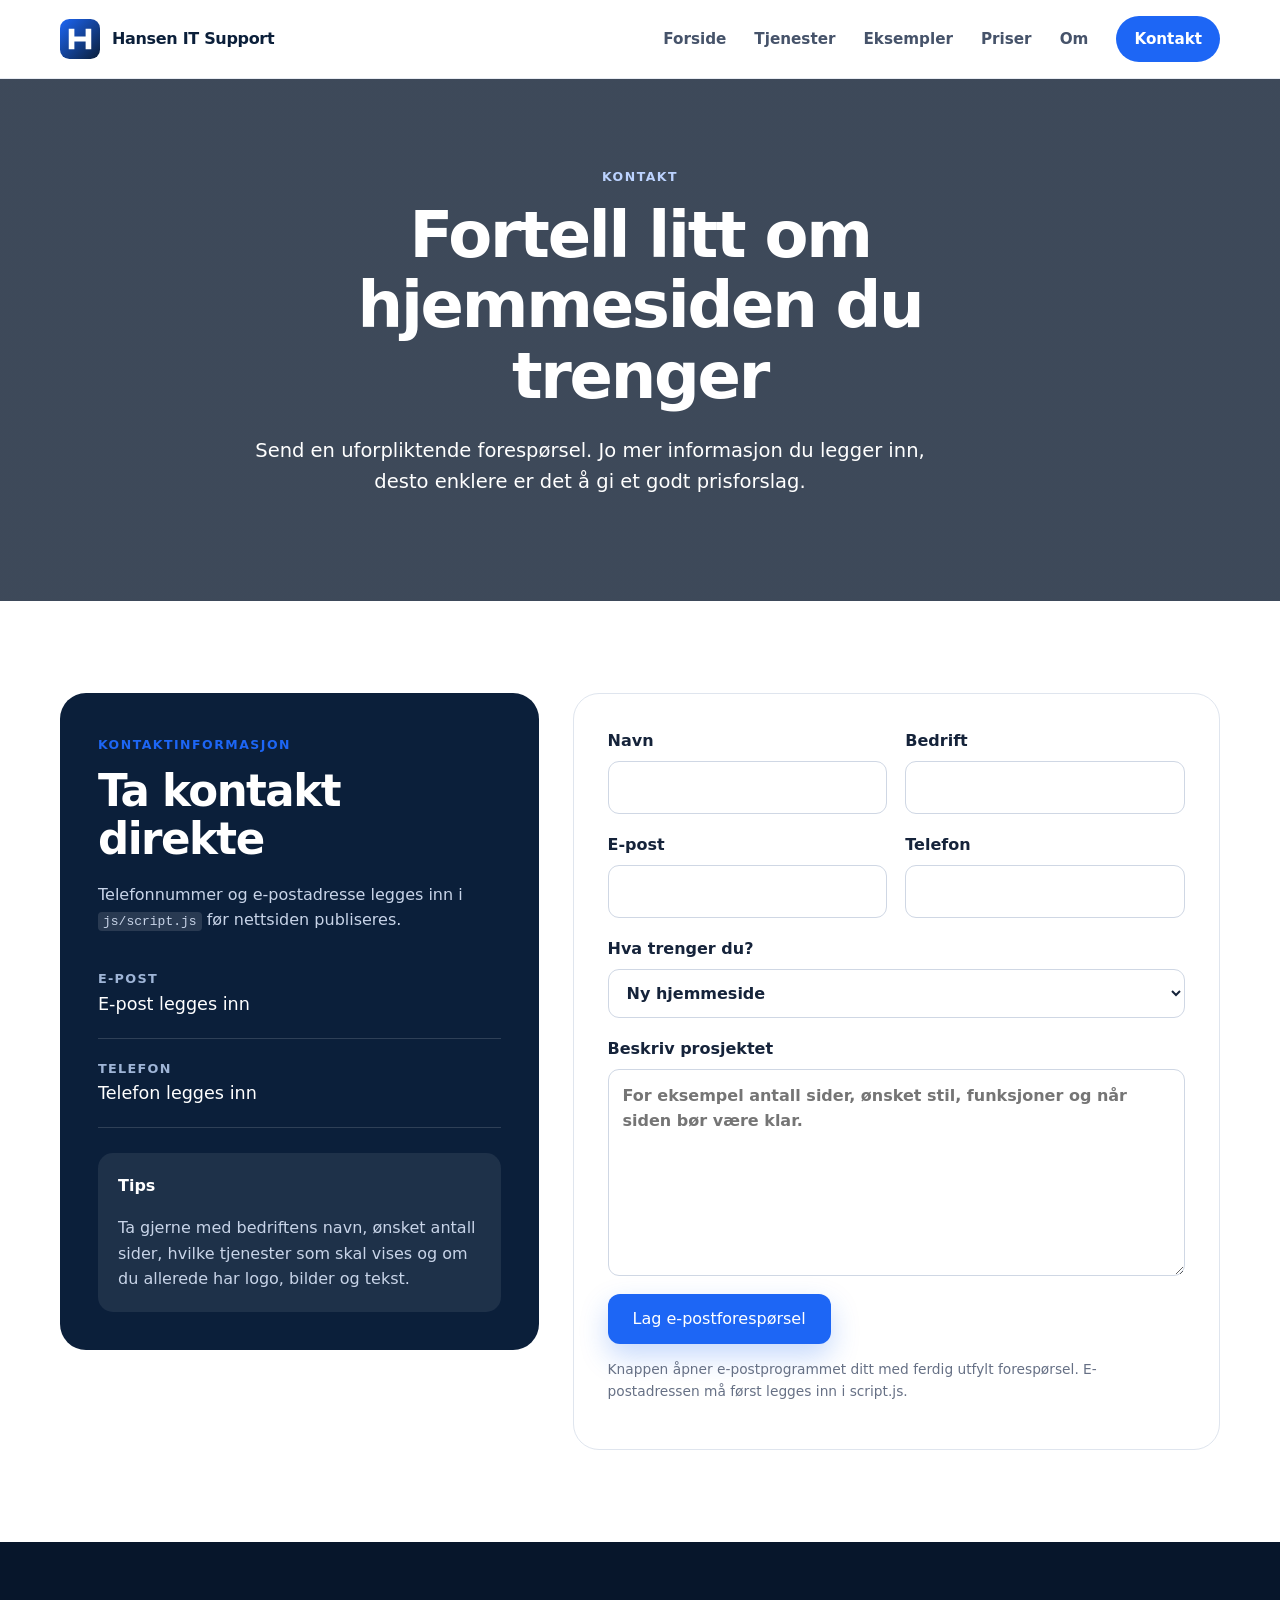
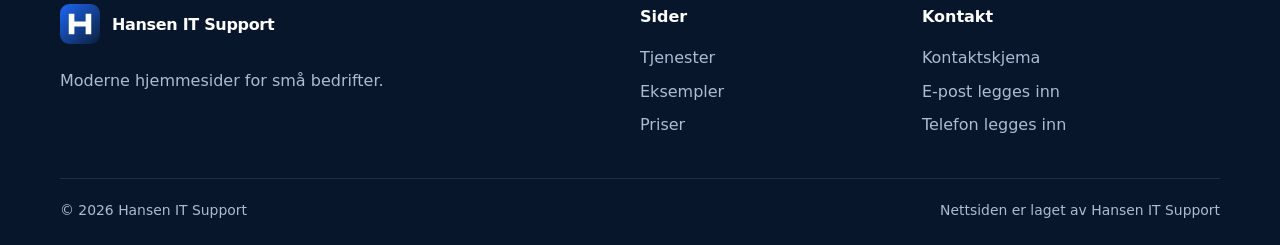
==== kontakt.html @ c7a861f7 "Add files via upload" ====
<!doctype html>
<html lang="no"><head><meta charset="utf-8"><meta name="viewport" content="width=device-width, initial-scale=1">
<meta name="description" content="Kontakt Hansen IT Support for tilbud på ny hjemmeside."><title>Kontakt | Hansen IT Support</title>
<link rel="icon" href="assets/favicon.svg" type="image/svg+xml"><link rel="stylesheet" href="css/style.css"></head>
<body class="page-contact">
<header class="site-header"><div class="container nav-wrap"><a class="brand" href="index.html"><img src="assets/logo.svg" alt=""><span>Hansen IT Support</span></a><button class="menu-btn" aria-expanded="false" aria-controls="main-nav">Meny</button><nav id="main-nav" class="main-nav"><a href="index.html">Forside</a><a href="tjenester.html">Tjenester</a><a href="eksempler.html">Eksempler</a><a href="priser.html">Priser</a><a href="om.html">Om</a><a class="nav-cta active" href="kontakt.html">Kontakt</a></nav></div></header>
<main>
<section class="page-hero"><div class="container narrow"><span class="eyebrow">Kontakt</span><h1>Fortell litt om hjemmesiden du trenger</h1><p class="lead">Send en uforpliktende forespørsel. Jo mer informasjon du legger inn, desto enklere er det å gi et godt prisforslag.</p></div></section>
<section class="section"><div class="container contact-grid">
<div class="contact-panel">
<span class="eyebrow">Kontaktinformasjon</span><h2>Ta kontakt direkte</h2><p>Telefonnummer og e-postadresse legges inn i <code>js/script.js</code> før nettsiden publiseres.</p>
<div class="contact-method"><strong>E-post</strong><a class="config-email-link" href="#">E-post legges inn</a></div>
<div class="contact-method"><strong>Telefon</strong><a class="config-phone-link" href="#">Telefon legges inn</a></div>
<div class="contact-tip"><strong>Tips</strong><p>Ta gjerne med bedriftens navn, ønsket antall sider, hvilke tjenester som skal vises og om du allerede har logo, bilder og tekst.</p></div>
</div>
<form class="contact-form" id="contact-form">
<div class="field-row"><label>Navn<input required name="navn" autocomplete="name"></label><label>Bedrift<input name="bedrift" autocomplete="organization"></label></div>
<div class="field-row"><label>E-post<input required type="email" name="epost" autocomplete="email"></label><label>Telefon<input name="telefon" autocomplete="tel"></label></div>
<label>Hva trenger du?<select name="tjeneste"><option>Ny hjemmeside</option><option>Redesign av gammel hjemmeside</option><option>Større portal</option><option>Oppdatering av eksisterende nettside</option></select></label>
<label>Beskriv prosjektet<textarea required name="melding" rows="7" placeholder="For eksempel antall sider, ønsket stil, funksjoner og når siden bør være klar."></textarea></label>
<button class="btn btn-primary" type="submit">Lag e-postforespørsel</button>
<p class="form-note">Knappen åpner e-postprogrammet ditt med ferdig utfylt forespørsel. E-postadressen må først legges inn i script.js.</p>
<div id="form-status" class="form-status" role="status"></div>
</form>
</div></section>
</main>
<footer class="site-footer"><div class="container footer-grid"><div><a class="brand footer-brand" href="index.html"><img src="assets/logo.svg" alt=""><span>Hansen IT Support</span></a><p>Moderne hjemmesider for små bedrifter.</p></div><div><strong>Sider</strong><a href="tjenester.html">Tjenester</a><a href="eksempler.html">Eksempler</a><a href="priser.html">Priser</a></div><div><strong>Kontakt</strong><a href="kontakt.html">Kontaktskjema</a><span class="config-email">E-post legges inn</span><span class="config-phone">Telefon legges inn</span></div></div><div class="container footer-bottom"><span>© <span id="year"></span> Hansen IT Support</span><span>Nettsiden er laget av Hansen IT Support</span></div></footer>
<script src="js/script.js"></script></body></html>
---- css/style.css ----
:root{
  --navy:#0b1f3a;--blue:#1d66f5;--blue-dark:#0e4ed8;--sky:#eaf2ff;
  --text:#15233a;--muted:#667085;--line:#dfe5ee;--soft:#f6f8fb;--white:#fff;
  --radius:22px;--shadow:0 20px 60px rgba(20,43,82,.12);
}
*{box-sizing:border-box}html{scroll-behavior:smooth}body{margin:0;font-family:Inter,ui-sans-serif,system-ui,-apple-system,BlinkMacSystemFont,"Segoe UI",sans-serif;color:var(--text);background:#fff;line-height:1.6}
img{max-width:100%}a{color:inherit}.container{width:min(1160px,calc(100% - 40px));margin:auto}.narrow{max-width:800px}.center{text-align:center}
.site-header{position:sticky;top:0;z-index:50;background:rgba(255,255,255,.92);backdrop-filter:blur(14px);border-bottom:1px solid rgba(223,229,238,.75)}
.nav-wrap{height:78px;display:flex;align-items:center;justify-content:space-between}.brand{display:flex;align-items:center;gap:12px;text-decoration:none;font-weight:800;color:var(--navy);letter-spacing:-.02em}.brand img{width:40px;height:40px}
.main-nav{display:flex;align-items:center;gap:28px}.main-nav a{text-decoration:none;font-weight:650;font-size:.95rem;color:#46536a}.main-nav a:hover,.main-nav a.active{color:var(--blue)}.main-nav .nav-cta{background:var(--navy);color:#fff;padding:11px 18px;border-radius:999px}.main-nav .nav-cta:hover,.main-nav .nav-cta.active{background:var(--blue);color:#fff}.menu-btn{display:none;border:1px solid var(--line);background:#fff;border-radius:10px;padding:9px 13px;font-weight:700}
.hero{padding:86px 0 76px;background:radial-gradient(circle at 76% 10%,#dbe8ff 0,transparent 30%),linear-gradient(180deg,#f8fbff 0,#fff 100%);overflow:hidden}.hero-grid{display:grid;grid-template-columns:1.05fr .95fr;gap:70px;align-items:center}.eyebrow{display:inline-block;text-transform:uppercase;letter-spacing:.12em;font-weight:800;font-size:.78rem;color:var(--blue);margin-bottom:13px}.eyebrow.light{color:#bcd3ff}
h1,h2,h3{color:var(--navy);line-height:1.1;letter-spacing:-.035em;margin-top:0}h1{font-size:clamp(2.6rem,5vw,5rem);margin-bottom:24px}h2{font-size:clamp(2rem,3.4vw,3.4rem);margin-bottom:18px}h3{font-size:1.35rem;margin-bottom:10px}.lead{font-size:1.22rem;color:#536179;max-width:700px}.lead-small{font-size:1.08rem;color:#5f6d83}.hero-actions{display:flex;gap:14px;flex-wrap:wrap;margin:32px 0}
.btn{display:inline-flex;align-items:center;justify-content:center;min-height:50px;padding:0 24px;border-radius:12px;text-decoration:none;font-weight:800;border:1px solid transparent;cursor:pointer;font:inherit}.btn-primary{background:var(--blue);color:#fff;box-shadow:0 12px 28px rgba(29,102,245,.25)}.btn-primary:hover{background:var(--blue-dark)}.btn-secondary{background:#fff;border-color:var(--line);color:var(--navy)}.btn-light{background:#fff;color:var(--navy)}.btn.full{width:100%}
.check-list{list-style:none;padding:0;margin:24px 0 0}.check-list li{position:relative;padding-left:29px;margin:10px 0;color:#4f5d73}.check-list li:before{content:"✓";position:absolute;left:0;top:0;color:var(--blue);font-weight:900}.check-list.compact{display:flex;gap:18px;flex-wrap:wrap;font-size:.92rem}
.hero-visual{position:relative;min-height:460px}.browser{position:absolute;inset:30px 0 0 20px;background:#fff;border:1px solid #d7deeb;border-radius:18px;box-shadow:var(--shadow);transform:rotate(1.5deg);overflow:hidden}.browser-top{height:46px;background:#f2f5f9;display:flex;align-items:center;gap:7px;padding:0 16px}.browser-top i{width:9px;height:9px;background:#c4ccda;border-radius:50%}.browser-top span{height:18px;width:44%;background:#fff;border-radius:999px;margin-left:12px}.browser-body{padding:25px}.mock-nav{height:18px;width:40%;background:#0b1f3a;border-radius:4px;margin-bottom:34px}.mock-hero{height:190px;background:linear-gradient(135deg,#e5efff,#f7faff);border-radius:16px;display:grid;grid-template-columns:1.2fr .8fr;gap:18px;padding:28px}.mock-copy b{display:block;height:15px;background:#18335e;border-radius:5px;margin-bottom:12px}.mock-copy b:nth-child(2){width:88%}.mock-copy b:nth-child(3){width:65%}.mock-copy span{display:block;width:42%;height:30px;background:#1d66f5;border-radius:8px;margin-top:22px}.mock-card{background:linear-gradient(160deg,#1d66f5,#0b1f3a);border-radius:15px}.mock-row{display:grid;grid-template-columns:repeat(3,1fr);gap:15px;margin-top:18px}.mock-row i{height:92px;background:#eef2f7;border-radius:12px}.floating-card{position:absolute;background:#fff;padding:13px 17px;border-radius:12px;box-shadow:0 13px 35px rgba(16,42,83,.18);font-weight:800;color:var(--navy)}.card-one{right:-18px;top:8px}.card-two{left:-10px;bottom:10px}
.logo-strip{border-top:1px solid var(--line);border-bottom:1px solid var(--line);background:#fff}.logo-strip-inner{display:flex;align-items:center;justify-content:space-between;gap:24px;padding:24px 0;flex-wrap:wrap}.logo-strip-inner span{font-size:.82rem;text-transform:uppercase;letter-spacing:.1em;font-weight:800;color:#8b95a6}.logo-strip-inner div{font-weight:800;color:#647188}
.section{padding:92px 0}.section-soft{background:var(--soft)}.section-heading{max-width:760px;margin-bottom:44px}.section-heading p{color:var(--muted);font-size:1.05rem}.card-grid{display:grid;gap:24px}.card-grid.three{grid-template-columns:repeat(3,1fr)}.card-grid.two{grid-template-columns:repeat(2,1fr)}.feature-card,.service-card,.price-card,.project-card,.info-box{background:#fff;border:1px solid var(--line);border-radius:var(--radius);padding:30px}.feature-card{transition:.2s ease}.feature-card:hover{transform:translateY(-5px);box-shadow:var(--shadow)}.icon,.service-card>span,.values-grid article>span{width:48px;height:48px;border-radius:14px;background:var(--sky);color:var(--blue);display:grid;place-items:center;font-weight:900;margin-bottom:24px}.feature-card p,.service-card p,.price-card p,.project-card p{color:var(--muted)}
.split{display:grid;grid-template-columns:1fr 1fr;gap:70px;align-items:center}.steps{list-style:none;padding:0;margin:0}.steps li{display:flex;gap:18px;padding:22px 0;border-bottom:1px solid var(--line)}.steps li:last-child{border-bottom:0}.steps>li>span{flex:0 0 42px;height:42px;border-radius:50%;display:grid;place-items:center;background:var(--navy);color:#fff;font-weight:900}.steps p{margin:5px 0 0;color:var(--muted)}.text-link{font-weight:800;color:var(--blue);text-decoration:none}
.cta{background:linear-gradient(135deg,var(--navy),#153f80);border-radius:28px;padding:52px;display:flex;align-items:center;justify-content:space-between;gap:30px;box-shadow:var(--shadow)}.cta h2{color:#fff;margin:0;max-width:760px}
.page-hero{padding:84px 0;background:linear-gradient(180deg,#f7faff,#fff);text-align:center}.page-hero h1{font-size:clamp(2.6rem,5vw,4.5rem)}
.service-card{padding:36px}.pill-grid{display:flex;flex-wrap:wrap;gap:12px}.pill-grid span{background:#fff;border:1px solid var(--line);border-radius:999px;padding:12px 17px;font-weight:750}
.project-grid{display:grid;grid-template-columns:1fr 1fr;gap:28px}.project-card{padding:0;overflow:hidden}.project-preview{height:300px;padding:34px;display:grid;place-items:center}.theme-builder{background:linear-gradient(135deg,#e8edf3,#c8d5e2)}.theme-property{background:linear-gradient(135deg,#f1e9df,#d9c2a7)}.theme-association{background:linear-gradient(135deg,#e7eff8,#c7d9ec)}.theme-consultant{background:linear-gradient(135deg,#e9e6f1,#d2c9e2)}.mini-site{width:100%;height:100%;background:#fff;border-radius:12px;padding:20px;box-shadow:0 15px 45px rgba(22,44,78,.2)}.mini-site span{display:block;width:35%;height:12px;background:#1c3151;border-radius:4px;margin-bottom:25px}.mini-site b{display:block;width:70%;height:54px;background:linear-gradient(90deg,#1d66f5,#76a5ff);border-radius:8px;margin-bottom:17px}.mini-site i{display:inline-block;width:30%;height:76px;background:#eef2f7;border-radius:8px;margin-right:3%}.project-content{padding:28px}.tag{display:inline-block;background:var(--sky);color:var(--blue);border-radius:999px;padding:6px 11px;font-size:.78rem;font-weight:850;text-transform:uppercase;letter-spacing:.08em;margin-bottom:13px}
.pricing-grid{display:grid;grid-template-columns:repeat(3,1fr);gap:24px;align-items:stretch}.price-card{position:relative;display:flex;flex-direction:column}.price-card.featured{border:2px solid var(--blue);box-shadow:var(--shadow);transform:translateY(-10px)}.price-card .check-list{margin-bottom:28px}.price-card .btn{margin-top:auto}.price{font-size:2rem;font-weight:900;color:var(--navy);margin:15px 0}.popular{position:absolute;right:20px;top:18px;background:var(--blue);color:#fff;padding:6px 10px;border-radius:999px;font-size:.76rem;font-weight:850}.price-note{text-align:center;color:var(--muted);max-width:850px;margin:30px auto 0;font-size:.92rem}
.about-split{grid-template-columns:.8fr 1.2fr}.portrait-card{min-height:430px;background:linear-gradient(145deg,var(--navy),#1e62c9);border-radius:30px;color:#fff;display:flex;flex-direction:column;align-items:center;justify-content:center;text-align:center;box-shadow:var(--shadow)}.portrait-card strong{font-size:1.6rem}.portrait-card span{color:#c9d9f3}.portrait-logo{width:120px;height:120px;border-radius:28px;background:#fff;display:grid;place-items:center;margin-bottom:26px}.portrait-logo img{width:78px}.values-grid{display:grid;grid-template-columns:repeat(3,1fr);gap:24px}.values-grid article{background:#fff;border-radius:var(--radius);padding:30px;border:1px solid var(--line)}.values-grid p{color:var(--muted)}
.contact-grid{display:grid;grid-template-columns:.85fr 1.15fr;gap:34px;align-items:start}.contact-panel{background:var(--navy);color:#fff;border-radius:26px;padding:38px}.contact-panel h2{color:#fff}.contact-panel p{color:#c8d4e8}.contact-method{padding:20px 0;border-bottom:1px solid rgba(255,255,255,.15)}.contact-method strong{display:block;font-size:.8rem;text-transform:uppercase;letter-spacing:.1em;color:#9fb5d7}.contact-method a{font-size:1.1rem;text-decoration:none}.contact-tip{margin-top:25px;background:rgba(255,255,255,.08);padding:20px;border-radius:15px}.contact-tip p{margin-bottom:0}.contact-form{border:1px solid var(--line);border-radius:26px;padding:34px;background:#fff}.field-row{display:grid;grid-template-columns:1fr 1fr;gap:18px}.contact-form label{display:block;font-weight:750;margin-bottom:18px}.contact-form input,.contact-form select,.contact-form textarea{display:block;width:100%;margin-top:7px;border:1px solid #cfd7e4;border-radius:11px;padding:13px 14px;font:inherit;color:var(--text);background:#fff}.contact-form input:focus,.contact-form select:focus,.contact-form textarea:focus{outline:3px solid rgba(29,102,245,.14);border-color:var(--blue)}.form-note{font-size:.86rem;color:var(--muted)}.form-status{margin-top:12px;font-weight:750}code{background:rgba(255,255,255,.12);padding:2px 5px;border-radius:4px}
.site-footer{background:#07162b;color:#aebbd0;padding:62px 0 24px}.footer-grid{display:grid;grid-template-columns:1.6fr .7fr .9fr;gap:50px}.footer-grid>div{display:flex;flex-direction:column;gap:8px}.footer-grid strong{color:#fff;margin-bottom:7px}.footer-grid a{text-decoration:none}.footer-grid a:hover{color:#fff}.footer-brand span{color:#fff}.footer-brand img{filter:none}.footer-bottom{border-top:1px solid rgba(255,255,255,.1);margin-top:40px;padding-top:20px;display:flex;justify-content:space-between;gap:20px;font-size:.87rem}
@media(max-width:900px){
  .menu-btn{display:block}.main-nav{display:none;position:absolute;top:78px;left:0;right:0;background:#fff;border-bottom:1px solid var(--line);padding:18px 20px;flex-direction:column;align-items:stretch;gap:6px}.main-nav.open{display:flex}.main-nav a{padding:10px 4px}.main-nav .nav-cta{text-align:center}
  .hero-grid,.split,.contact-grid,.about-split{grid-template-columns:1fr}.hero{padding-top:58px}.hero-visual{min-height:410px}.card-grid.three,.pricing-grid,.values-grid{grid-template-columns:1fr}.price-card.featured{transform:none}.project-grid{grid-template-columns:1fr}.footer-grid{grid-template-columns:1fr 1fr}.footer-grid>div:first-child{grid-column:1/-1}
}
@media(max-width:620px){
  .container{width:min(100% - 28px,1160px)}.nav-wrap{height:70px}.main-nav{top:70px}.brand span{font-size:.95rem}.brand img{width:35px;height:35px}
  h1{font-size:2.55rem}.lead{font-size:1.06rem}.section{padding:68px 0}.page-hero{padding:64px 0}.hero-actions .btn{width:100%}.check-list.compact{display:block}.hero-visual{min-height:325px}.browser{inset:20px 0 0 0}.browser-body{padding:16px}.mock-hero{height:150px;padding:18px}.floating-card{font-size:.8rem}.card-one{right:0}.card-two{left:0}
  .card-grid.two{grid-template-columns:1fr}.project-preview{height:230px;padding:22px}.cta{padding:34px 25px;display:block}.cta .btn{margin-top:24px;width:100%}.field-row{grid-template-columns:1fr}.contact-form,.contact-panel{padding:25px}.footer-grid{grid-template-columns:1fr}.footer-grid>div:first-child{grid-column:auto}.footer-bottom{flex-direction:column}.logo-strip-inner{justify-content:center}
}

/* Bakgrunnsbilder fra Unsplash */
.page-home .hero{
  position:relative;
  background:
    linear-gradient(90deg,rgba(7,22,43,.94) 0%,rgba(7,22,43,.82) 47%,rgba(7,22,43,.30) 100%),
    url("https://images.unsplash.com/photo-1600607687939-ce8a6c25118c?auto=format&fit=crop&w=1900&q=88") center/cover no-repeat;
}
.page-home .hero h1,
.page-home .hero .lead,
.page-home .hero .check-list li{
  color:#fff;
}
.page-home .hero .eyebrow{color:#aecdff}
.page-home .hero .btn-secondary{
  background:rgba(255,255,255,.94);
}
.page-home .hero-visual{
  filter:drop-shadow(0 24px 45px rgba(0,0,0,.28));
}

.page-services .page-hero{
  background:
    linear-gradient(rgba(7,22,43,.78),rgba(7,22,43,.78)),
    url("https://images.unsplash.com/photo-1497366811353-6870744d04b2?auto=format&fit=crop&w=1900&q=86") center/cover no-repeat;
}
.page-examples .page-hero{
  background:
    linear-gradient(rgba(7,22,43,.76),rgba(7,22,43,.76)),
    url("https://images.unsplash.com/photo-1497366754035-f200968a6e72?auto=format&fit=crop&w=1900&q=86") center/cover no-repeat;
}
.page-prices .page-hero{
  background:
    linear-gradient(rgba(7,22,43,.76),rgba(7,22,43,.76)),
    url("https://images.unsplash.com/photo-1524758631624-e2822e304c36?auto=format&fit=crop&w=1900&q=86") center/cover no-repeat;
}
.page-about .page-hero{
  background:
    linear-gradient(rgba(7,22,43,.78),rgba(7,22,43,.78)),
    url("https://images.unsplash.com/photo-1497366216548-37526070297c?auto=format&fit=crop&w=1900&q=86") center/cover no-repeat;
}
.page-contact .page-hero{
  background:
    linear-gradient(rgba(7,22,43,.78),rgba(7,22,43,.78)),
    url("https://images.unsplash.com/photo-1497366754035-f200968a6e72?auto=format&fit=crop&w=1900&q=86") center/cover no-repeat;
}

.page-services .page-hero h1,
.page-examples .page-hero h1,
.page-prices .page-hero h1,
.page-about .page-hero h1,
.page-contact .page-hero h1,
.page-services .page-hero .lead,
.page-examples .page-hero .lead,
.page-prices .page-hero .lead,
.page-about .page-hero .lead,
.page-contact .page-hero .lead{
  color:#fff;
}
.page-services .page-hero .eyebrow,
.page-examples .page-hero .eyebrow,
.page-prices .page-hero .eyebrow,
.page-about .page-hero .eyebrow,
.page-contact .page-hero .eyebrow{
  color:#bcd3ff;
}

@media(max-width:900px){
  .page-home .hero{
    background:
      linear-gradient(rgba(7,22,43,.86),rgba(7,22,43,.86)),
      url("https://images.unsplash.com/photo-1600607687939-ce8a6c25118c?auto=format&fit=crop&w=1200&q=84") center/cover no-repeat;
  }
}
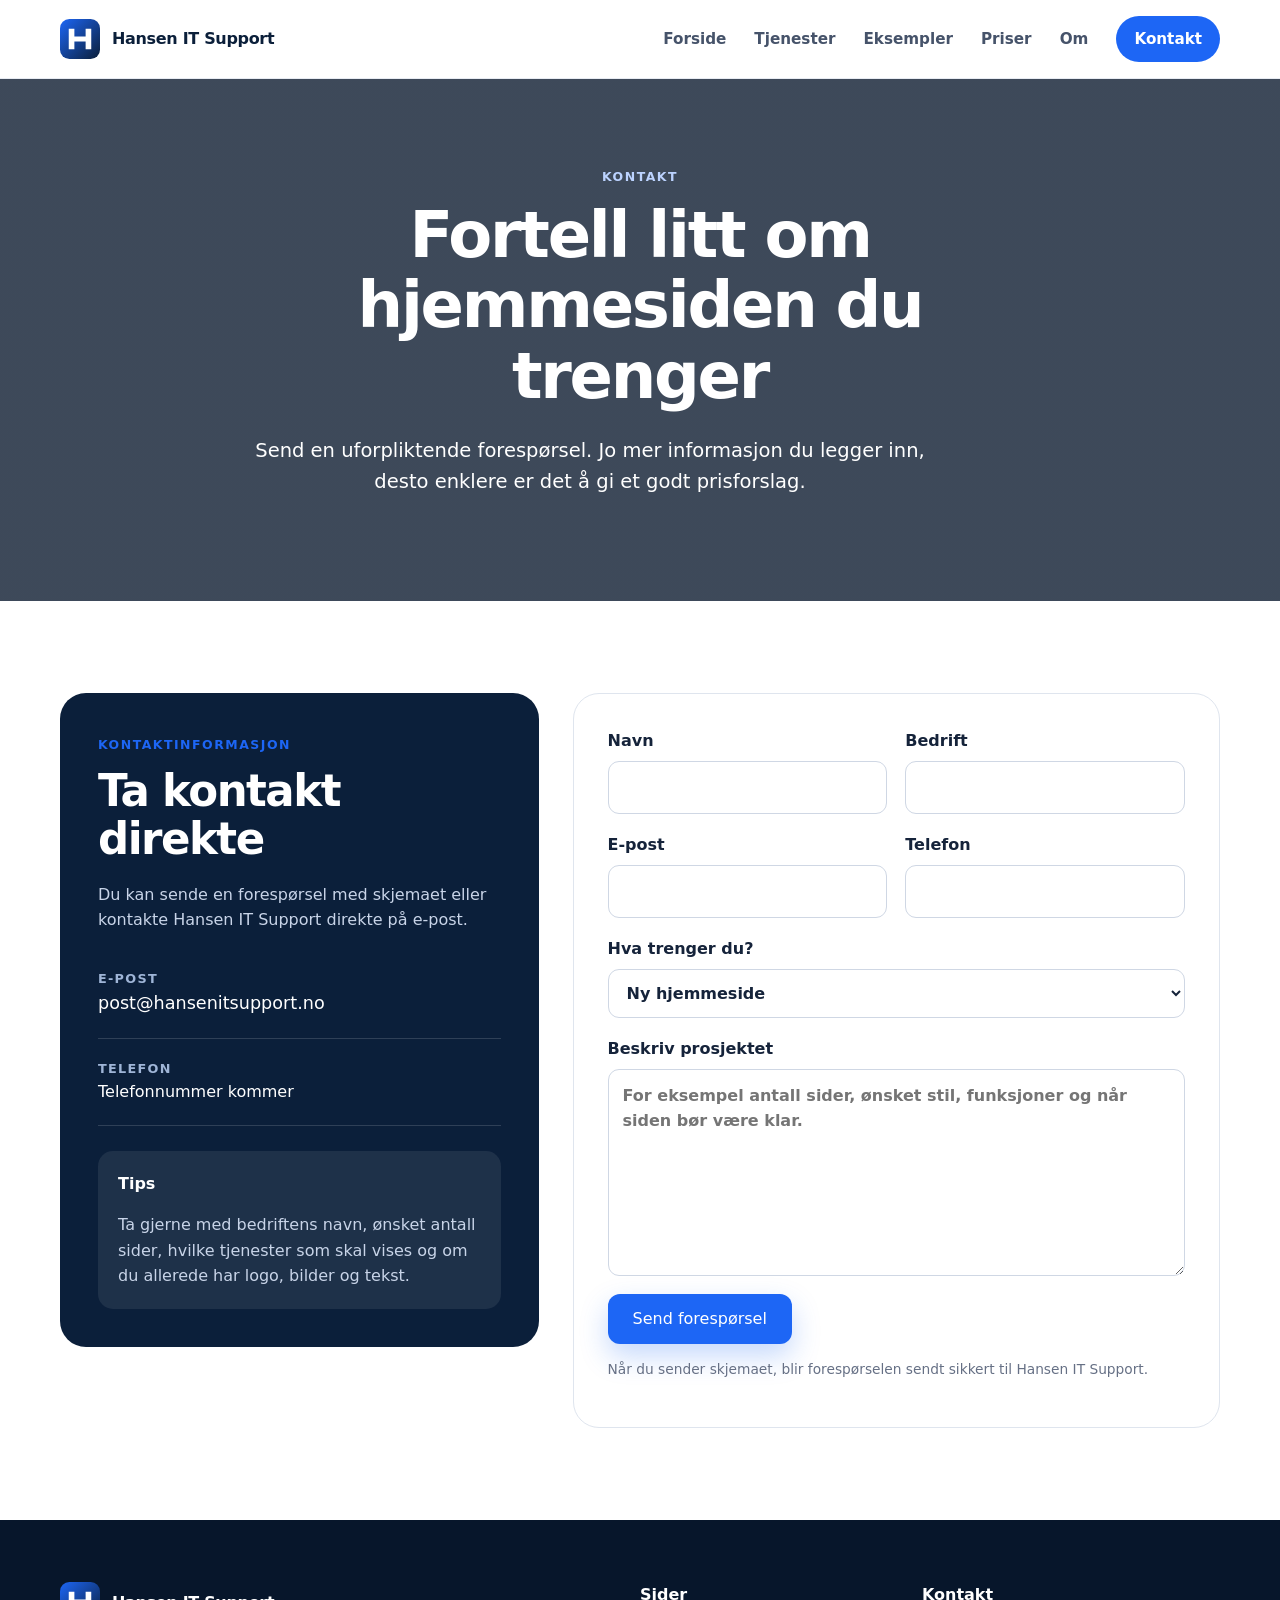
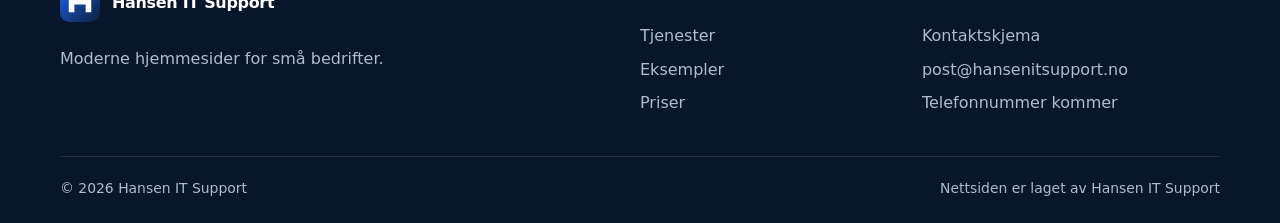
==== commit 0ceb5de7: "Update kontakt.html" ====
--- a/kontakt.html
+++ b/kontakt.html
@@ -8,21 +8,26 @@
 <section class="page-hero"><div class="container narrow"><span class="eyebrow">Kontakt</span><h1>Fortell litt om hjemmesiden du trenger</h1><p class="lead">Send en uforpliktende forespørsel. Jo mer informasjon du legger inn, desto enklere er det å gi et godt prisforslag.</p></div></section>
 <section class="section"><div class="container contact-grid">
 <div class="contact-panel">
-<span class="eyebrow">Kontaktinformasjon</span><h2>Ta kontakt direkte</h2><p>Telefonnummer og e-postadresse legges inn i <code>js/script.js</code> før nettsiden publiseres.</p>
-<div class="contact-method"><strong>E-post</strong><a class="config-email-link" href="#">E-post legges inn</a></div>
-<div class="contact-method"><strong>Telefon</strong><a class="config-phone-link" href="#">Telefon legges inn</a></div>
+<span class="eyebrow">Kontaktinformasjon</span><h2>Ta kontakt direkte</h2><p>Du kan sende en forespørsel med skjemaet eller kontakte Hansen IT Support direkte på e-post.</p>
+<div class="contact-method"><strong>E-post</strong><a href="mailto:post@hansenitsupport.no">post@hansenitsupport.no</a></div>
+<div class="contact-method"><strong>Telefon</strong><span>Telefonnummer kommer</span></div>
 <div class="contact-tip"><strong>Tips</strong><p>Ta gjerne med bedriftens navn, ønsket antall sider, hvilke tjenester som skal vises og om du allerede har logo, bilder og tekst.</p></div>
 </div>
-<form class="contact-form" id="contact-form">
+<form class="contact-form" id="contact-form" action="https://api.web3forms.com/submit" method="POST">
+<input type="hidden" name="access_key" value="d7c8a1c1-a9bd-4952-ade7-8ed4b2e84285">
+<input type="hidden" name="subject" value="Ny forespørsel fra hansenitsupport.no">
+<input type="hidden" name="from_name" value="Hansen IT Support nettside">
+<input type="hidden" name="redirect" value="https://hansenitsupport.no/takk.html">
+<input type="checkbox" name="botcheck" style="display:none;">
 <div class="field-row"><label>Navn<input required name="navn" autocomplete="name"></label><label>Bedrift<input name="bedrift" autocomplete="organization"></label></div>
 <div class="field-row"><label>E-post<input required type="email" name="epost" autocomplete="email"></label><label>Telefon<input name="telefon" autocomplete="tel"></label></div>
 <label>Hva trenger du?<select name="tjeneste"><option>Ny hjemmeside</option><option>Redesign av gammel hjemmeside</option><option>Større portal</option><option>Oppdatering av eksisterende nettside</option></select></label>
 <label>Beskriv prosjektet<textarea required name="melding" rows="7" placeholder="For eksempel antall sider, ønsket stil, funksjoner og når siden bør være klar."></textarea></label>
-<button class="btn btn-primary" type="submit">Lag e-postforespørsel</button>
-<p class="form-note">Knappen åpner e-postprogrammet ditt med ferdig utfylt forespørsel. E-postadressen må først legges inn i script.js.</p>
+<button class="btn btn-primary" type="submit">Send forespørsel</button>
+<p class="form-note">Når du sender skjemaet, blir forespørselen sendt sikkert til Hansen IT Support.</p>
 <div id="form-status" class="form-status" role="status"></div>
 </form>
 </div></section>
 </main>
-<footer class="site-footer"><div class="container footer-grid"><div><a class="brand footer-brand" href="index.html"><img src="assets/logo.svg" alt=""><span>Hansen IT Support</span></a><p>Moderne hjemmesider for små bedrifter.</p></div><div><strong>Sider</strong><a href="tjenester.html">Tjenester</a><a href="eksempler.html">Eksempler</a><a href="priser.html">Priser</a></div><div><strong>Kontakt</strong><a href="kontakt.html">Kontaktskjema</a><span class="config-email">E-post legges inn</span><span class="config-phone">Telefon legges inn</span></div></div><div class="container footer-bottom"><span>© <span id="year"></span> Hansen IT Support</span><span>Nettsiden er laget av Hansen IT Support</span></div></footer>
-<script src="js/script.js"></script></body></html>+<footer class="site-footer"><div class="container footer-grid"><div><a class="brand footer-brand" href="index.html"><img src="assets/logo.svg" alt=""><span>Hansen IT Support</span></a><p>Moderne hjemmesider for små bedrifter.</p></div><div><strong>Sider</strong><a href="tjenester.html">Tjenester</a><a href="eksempler.html">Eksempler</a><a href="priser.html">Priser</a></div><div><strong>Kontakt</strong><a href="kontakt.html">Kontaktskjema</a><a href="mailto:post@hansenitsupport.no">post@hansenitsupport.no</a><span>Telefonnummer kommer</span></div></div><div class="container footer-bottom"><span>© <span id="year"></span> Hansen IT Support</span><span>Nettsiden er laget av Hansen IT Support</span></div></footer>
+<script src="js/script.js"></script></body></html>
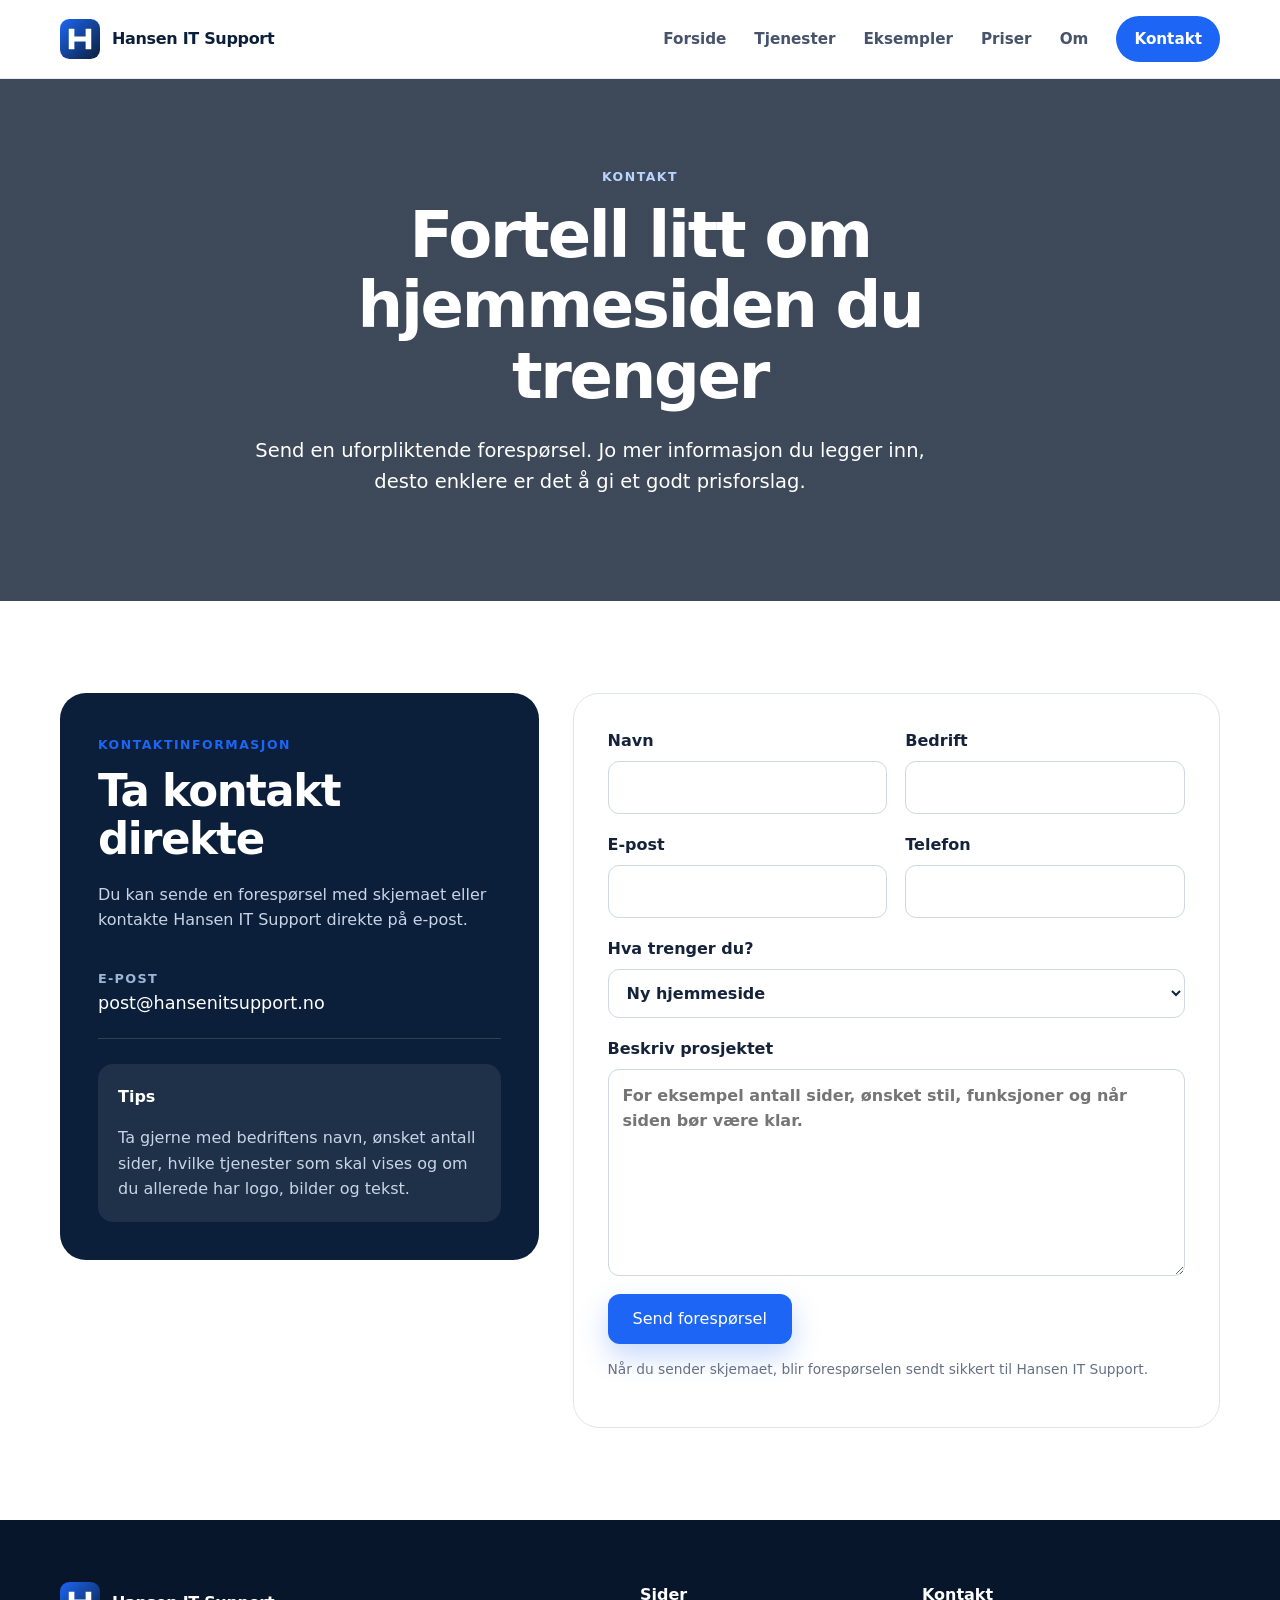
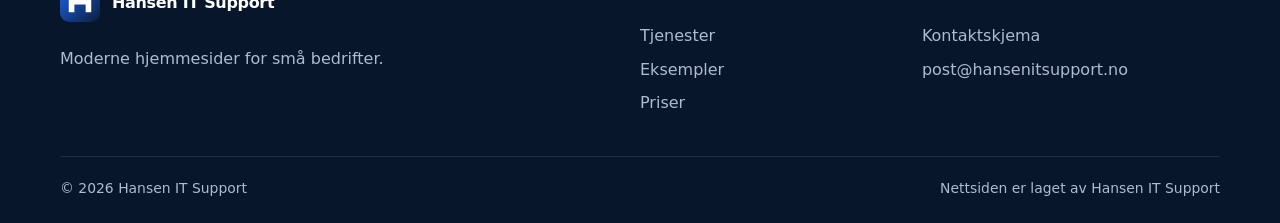
==== commit 30ff49cc: "Update kontakt.html" ====
--- a/kontakt.html
+++ b/kontakt.html
@@ -10,7 +10,7 @@
 <div class="contact-panel">
 <span class="eyebrow">Kontaktinformasjon</span><h2>Ta kontakt direkte</h2><p>Du kan sende en forespørsel med skjemaet eller kontakte Hansen IT Support direkte på e-post.</p>
 <div class="contact-method"><strong>E-post</strong><a href="mailto:post@hansenitsupport.no">post@hansenitsupport.no</a></div>
-<div class="contact-method"><strong>Telefon</strong><span>Telefonnummer kommer</span></div>
+
 <div class="contact-tip"><strong>Tips</strong><p>Ta gjerne med bedriftens navn, ønsket antall sider, hvilke tjenester som skal vises og om du allerede har logo, bilder og tekst.</p></div>
 </div>
 <form class="contact-form" id="contact-form" action="https://api.web3forms.com/submit" method="POST">
@@ -29,5 +29,5 @@
 </form>
 </div></section>
 </main>
-<footer class="site-footer"><div class="container footer-grid"><div><a class="brand footer-brand" href="index.html"><img src="assets/logo.svg" alt=""><span>Hansen IT Support</span></a><p>Moderne hjemmesider for små bedrifter.</p></div><div><strong>Sider</strong><a href="tjenester.html">Tjenester</a><a href="eksempler.html">Eksempler</a><a href="priser.html">Priser</a></div><div><strong>Kontakt</strong><a href="kontakt.html">Kontaktskjema</a><a href="mailto:post@hansenitsupport.no">post@hansenitsupport.no</a><span>Telefonnummer kommer</span></div></div><div class="container footer-bottom"><span>© <span id="year"></span> Hansen IT Support</span><span>Nettsiden er laget av Hansen IT Support</span></div></footer>
+<footer class="site-footer"><div class="container footer-grid"><div><a class="brand footer-brand" href="index.html"><img src="assets/logo.svg" alt=""><span>Hansen IT Support</span></a><p>Moderne hjemmesider for små bedrifter.</p></div><div><strong>Sider</strong><a href="tjenester.html">Tjenester</a><a href="eksempler.html">Eksempler</a><a href="priser.html">Priser</a></div><div><strong>Kontakt</strong><a href="kontakt.html">Kontaktskjema</a><a href="mailto:post@hansenitsupport.no">post@hansenitsupport.no</a></div></div><div class="container footer-bottom"><span>© <span id="year"></span> Hansen IT Support</span><span>Nettsiden er laget av Hansen IT Support</span></div></footer>
 <script src="js/script.js"></script></body></html>
